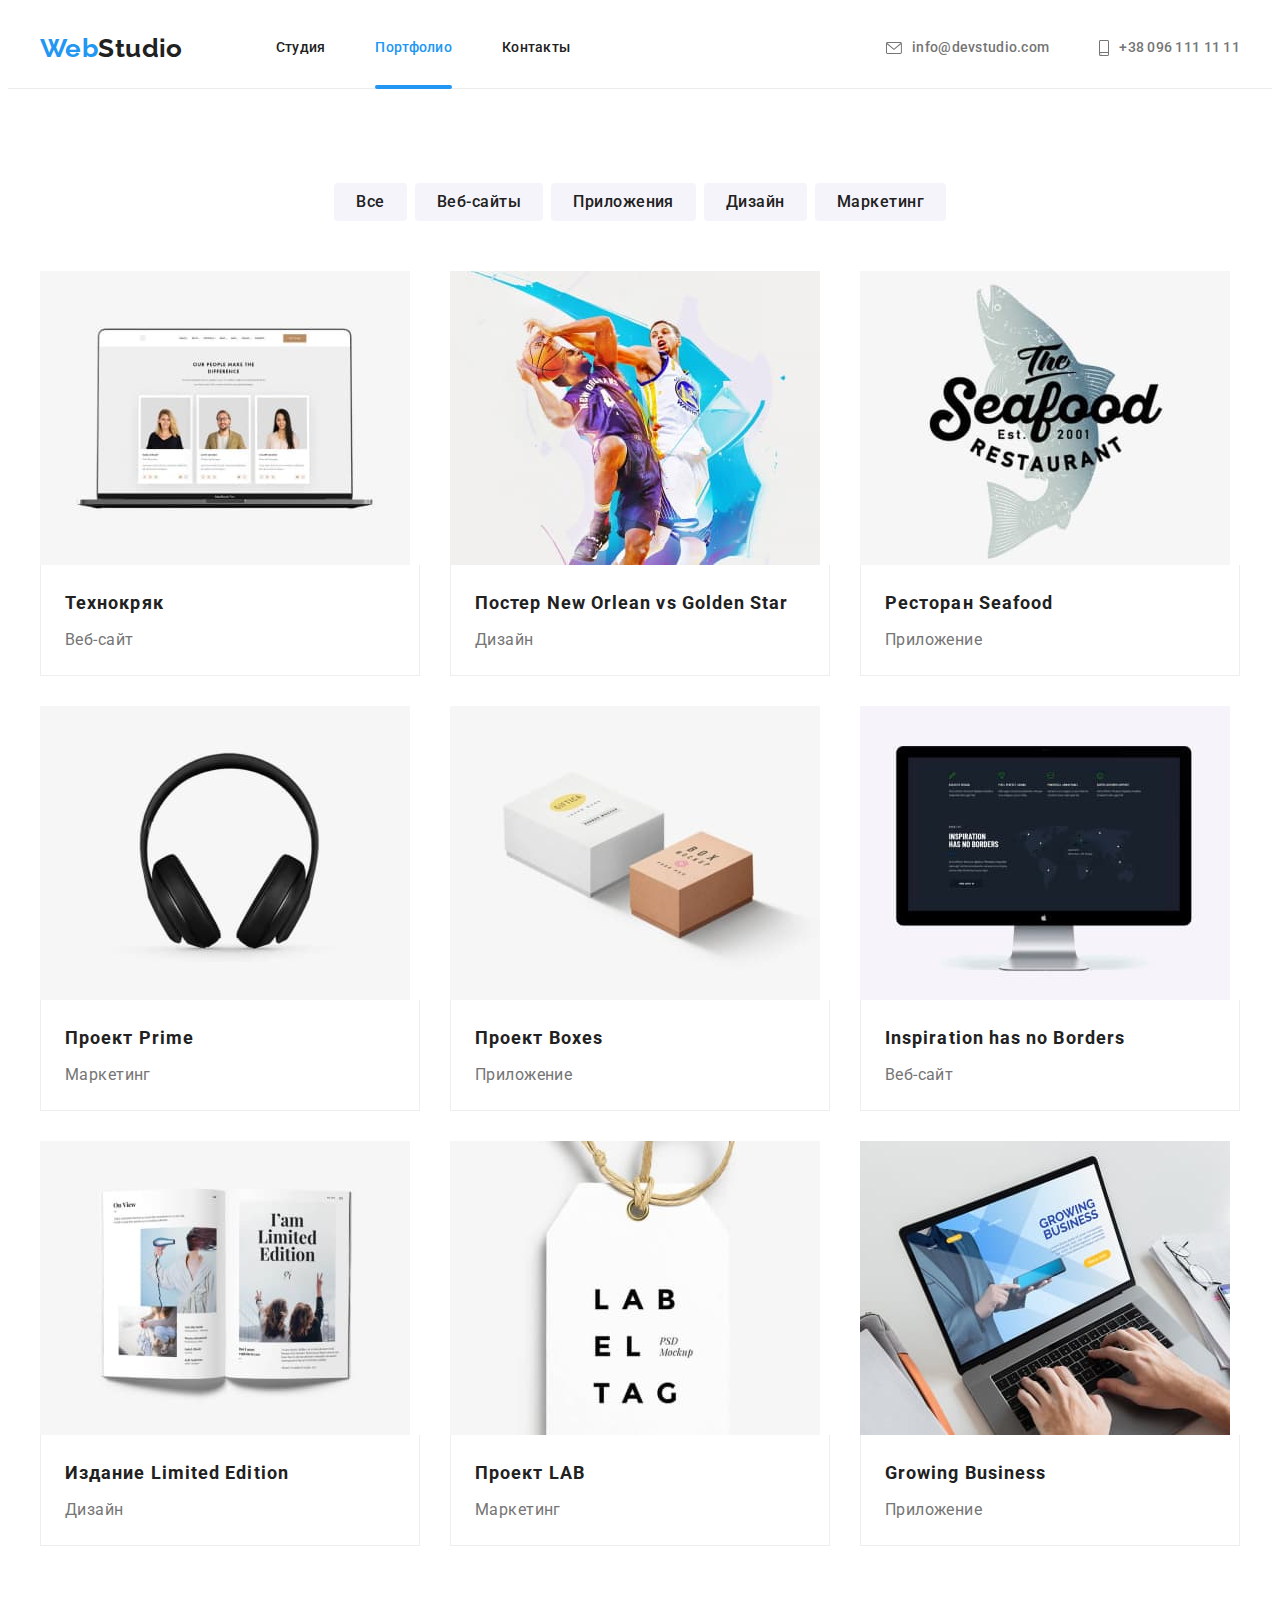
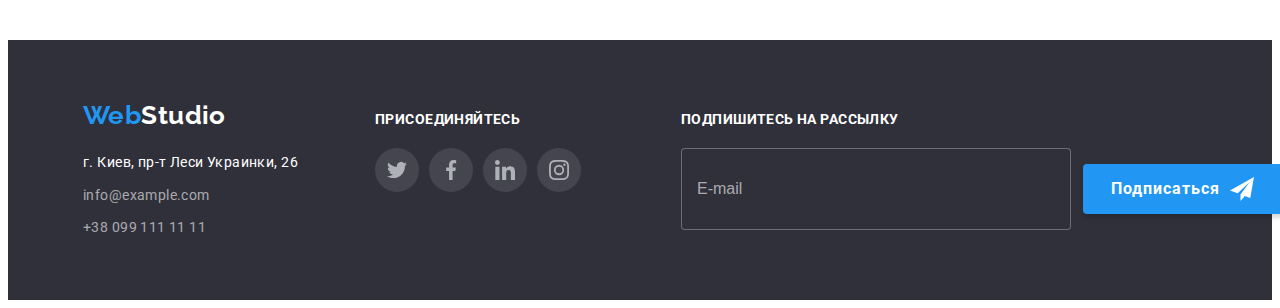
==== portfolio.html @ 657ed014 "add files" ====
<!DOCTYPE html>
<html lang="ru">
  <head>
    <meta charset="UTF-8" />
    <meta name="viewport" content="width=device-width, initial-scale=1.0" />
    <meta http-equiv="X-UA-Compatible" content="IE=Edge" />
    <title>Web Studio | Версия 2.0</title>
    <meta
      name="description"
      content="Вторая версия культового макета Web Studio"
    />
    <link
      href="https://fonts.googleapis.com/css2?family=Raleway:wght@700&family=Roboto:wght@400;500;700;900&display=swap"
      rel="stylesheet"
    />
    <link
      rel="stylesheet"
      href="https://cdnjs.cloudflare.com/ajax/libs/modern-normalize/0.7.0/modern-normalize.min.css"
      integrity="sha512-yp4nScgc3FLGSJK6gj7q+YzX4ApX8ifljxvw3x5oYG4Js/u7ABw/U+pP31kefS2iz83pHbwe+Le2WvcosArp6Q=="
      crossorigin="anonymous"
    />
    <link rel="stylesheet" href="./css/styles.css" />
  </head>
  <body>
    <header class="header">
      <div class="container main-nav">
        <nav class="navbar">
          <!-- Логототип в хедере -->
          <a href="./index.html" class="logo"><span>Web</span>Studio</a>

          <!-- Меню в хедере -->
          <ul class="site-nav list">
            <li class="item">
              <a href="./index.html" class="link">Студия</a>
            </li>
            <li class="item">
              <a href="./portfolio.html" class="link current">Портфолио</a>
            </li>
            <li class="item"><a href="#" class="link">Контакты</a></li>
          </ul>
        </nav>

        <!-- Контакты в хедере -->
        <ul class="nav-contacts list">
          <li class="item">
            <a href="mailto:info@devstudio.com" class="link">
              <div class="contacts-icons">
                <svg class="header-mail" width="16" height="12">
                  <use href="./images/sprite.svg#icon-head-mail"></use>
                </svg>

                info@devstudio.com
              </div></a
            >
          </li>
          <li class="item">
            <a href="tel:+380961111111" class="link">
              <div class="contacts-icons">
                <svg class="header-phone" width="10" height="16">
                  <use href="./images/sprite.svg#icon-head-phone"></use>
                </svg>

                +38 096 111 11 11
              </div>
            </a>
          </li>
        </ul>
      </div>
    </header>

    <main>
      <div class="container">
        <section class="portfolio-section">
          <!-- Кнопки-фильтры -->
          <ul class="filters list">
            <li class="filters-item">
              <button type="button" class="filters-button">Все</button>
            </li>

            <li class="filters-item">
              <button type="button" class="filters-button">Веб-сайты</button>
            </li>
            <li class="filters-item">
              <button type="button" class="filters-button">Приложения</button>
            </li>
            <li class="filters-item">
              <button type="button" class="filters-button">Дизайн</button>
            </li>
            <li class="filters-item">
              <button type="button" class="filters-button">Маркетинг</button>
            </li>
          </ul>

          <!-- Портфолио -->
          <ul class="portfolio list">
            <li class="portfolio-item">
              <a href="#" class="portfolio-link">
                <div class="portfolio-thumb">
                  <img
                    src="./images/portfolio-1.jpg"
                    alt="Пример сайта"
                    width="370"
                    height="294"
                  />
                  <p class="portfolio-tooltip">
                    Технокряк это современная площадка распространения
                    коронавируса. Компании используют эту платформу для
                    цифрового шпионажа и атак на защищённые сервера конкурентов.
                  </p>
                </div>
                <div class="portfolio-content">
                  <h2 class="portfolio-title">Технокряк</h2>
                  <p class="portfolio-text">Веб-сайт</p>
                </div>
              </a>
            </li>

            <li class="portfolio-item">
              <a href="#" class="portfolio-link">
                <div class="portfolio-thumb">
                  <img
                    src="./images/portfolio-2.jpg"
                    alt="Два мужчины играют в баскетбол"
                    width="370"
                    height="294"
                  />
                  <p class="portfolio-tooltip">
                    Технокряк это современная площадка распространения
                    коронавируса. Компании используют эту платформу для
                    цифрового шпионажа и атак на защищённые сервера конкурентов.
                  </p>
                </div>
                <div class="portfolio-content">
                  <h2 class="portfolio-title">
                    Постер New Orlean vs Golden Star
                  </h2>
                  <p class="portfolio-text">Дизайн</p>
                </div>
              </a>
            </li>
            <li class="portfolio-item">
              <a href="#" class="portfolio-link">
                <div class="portfolio-thumb">
                  <img
                    src="./images/portfolio-3.jpg"
                    alt="Логотип ресторана с рыбой на фоне"
                    width="370"
                    height="294"
                  />
                  <p class="portfolio-tooltip">
                    Технокряк это современная площадка распространения
                    коронавируса. Компании используют эту платформу для
                    цифрового шпионажа и атак на защищённые сервера конкурентов.
                  </p>
                </div>
                <div class="portfolio-content">
                  <h2 class="portfolio-title">Ресторан Seafood</h2>
                  <p class="portfolio-text">Приложение</p>
                </div>
              </a>
            </li>
            <li class="portfolio-item">
              <a href="#" class="portfolio-link">
                <div class="portfolio-thumb">
                  <img
                    src="./images/portfolio-4.jpg"
                    alt="Наушники"
                    width="370"
                    height="294"
                  />
                  <p class="portfolio-tooltip">
                    Технокряк это современная площадка распространения
                    коронавируса. Компании используют эту платформу для
                    цифрового шпионажа и атак на защищённые сервера конкурентов.
                  </p>
                </div>
                <div class="portfolio-content">
                  <h2 class="portfolio-title">Проект Prime</h2>
                  <p class="portfolio-text">Маркетинг</p>
                </div>
              </a>
            </li>
            <li class="portfolio-item">
              <a href="#" class="portfolio-link">
                <div class="portfolio-thumb">
                  <img
                    src="./images/portfolio-5.jpg"
                    alt="Две коробки"
                    width="370"
                    height="294"
                  />
                  <p class="portfolio-tooltip">
                    Технокряк это современная площадка распространения
                    коронавируса. Компании используют эту платформу для
                    цифрового шпионажа и атак на защищённые сервера конкурентов.
                  </p>
                </div>
                <div class="portfolio-content">
                  <h2 class="portfolio-title">Проект Boxes</h2>
                  <p class="portfolio-text">Приложение</p>
                </div>
              </a>
            </li>
            <li class="portfolio-item">
              <a href="#" class="portfolio-link">
                <div class="portfolio-thumb">
                  <img
                    src="./images/portfolio-6.jpg"
                    alt="Карта мира на темном фоне"
                    width="370"
                    height="294"
                  />
                  <p class="portfolio-tooltip">
                    Технокряк это современная площадка распространения
                    коронавируса. Компании используют эту платформу для
                    цифрового шпионажа и атак на защищённые сервера конкурентов.
                  </p>
                </div>
                <div class="portfolio-content">
                  <h2 class="portfolio-title">Inspiration has no Borders</h2>
                  <p class="portfolio-text">Веб-сайт</p>
                </div>
              </a>
            </li>
            <li class="portfolio-item">
              <a href="#" class="portfolio-link">
                <div class="portfolio-thumb">
                  <img
                    src="./images/portfolio-7.jpg"
                    alt="Разворот книги"
                    width="370"
                    height="294"
                  />
                  <p class="portfolio-tooltip">
                    Технокряк это современная площадка распространения
                    коронавируса. Компании используют эту платформу для
                    цифрового шпионажа и атак на защищённые сервера конкурентов.
                  </p>
                </div>
                <div class="portfolio-content">
                  <h2 class="portfolio-title">Издание Limited Edition</h2>
                  <p class="portfolio-text">Дизайн</p>
                </div>
              </a>
            </li>
            <li class="portfolio-item">
              <a href="#" class="portfolio-link">
                <div class="portfolio-thumb">
                  <img
                    src="./images/portfolio-8.jpg"
                    alt="Белая бирка"
                    width="370"
                    height="294"
                  />
                  <p class="portfolio-tooltip">
                    Технокряк это современная площадка распространения
                    коронавируса. Компании используют эту платформу для
                    цифрового шпионажа и атак на защищённые сервера конкурентов.
                  </p>
                </div>
                <div class="portfolio-content">
                  <h2 class="portfolio-title">Проект LAB</h2>
                  <p class="portfolio-text">Маркетинг</p>
                </div>
              </a>
            </li>
            <li class="portfolio-item">
              <a href="#" class="portfolio-link">
                <div class="portfolio-thumb">
                  <img
                    src="./images/portfolio-9.jpg"
                    alt="Человек печаает на ноутбуке"
                    width="370"
                    height="294"
                  />
                  <p class="portfolio-tooltip">
                    Технокряк это современная площадка распространения
                    коронавируса. Компании используют эту платформу для
                    цифрового шпионажа и атак на защищённые сервера конкурентов.
                  </p>
                </div>
                <div class="portfolio-content">
                  <h2 class="portfolio-title">Growing Business</h2>
                  <p class="portfolio-text">Приложение</p>
                </div>
              </a>
            </li>
          </ul>
        </section>
      </div>
    </main>
<footer class="footer">
      <div class="container">
        <div class="footer-blocks">
          <!-- Адрес в футере -->
          <div class="address">
            <!-- Логотип в футере -->
            <a href="./index.html" class="footer-logo"
              ><span>Web</span>Studio</a
            >

            <!-- Контакты в футере -->
            <address class="footer-adress">
              <p class="footer-map">г. Киев, пр-т Леси Украинки, 26</p>
              <a href="mailto:info@example.com" class="link"
                >info@example.com</a
              >
              <a href="tel:+380991111111" class="link">+38 099 111 11 11</a>
            </address>
          </div>

          <!-- Соц сети в футере -->
          <div class="network-block">
            <b class="network-title">Присоединяйтесь</b>
            <ul class="network-list list">
              <li class="network-item">
                <a href="#" class="network-link" aria-label="Twiter">
                  <svg class="network-icon" width="20" height="20">
                    <use href="./images/sprite.svg#icon-twitter"></use>
                  </svg>
                </a>
              </li>
              <li class="network-item">
                <a href="#" class="network-link" aria-label="Facebook">
                  <svg class="network-icon" width="20" height="20">
                    <use href="./images/sprite.svg#icon-facebook"></use>
                  </svg>
                </a>
              </li>
              <li class="network-item">
                <a href="#" class="network-link" aria-label="LinkedIn">
                  <svg class="network-icon" width="20" height="20">
                    <use href="./images/sprite.svg#icon-linkedin"></use>
                  </svg>
                </a>
              </li>
              <li class="network-item">
                <a href="#" class="network-link" aria-label="Instagram">
                  <svg class="network-icon" width="20" height="20">
                    <use href="./images/sprite.svg#icon-instagram"></use>
                  </svg>
                </a>
              </li>
            </ul>
          </div>

          <!-- Форма подписки в футере -->
          <div class="subscribe">
            <b class="network-title">Подпишитесь на рассылку</b>
            <form class="js-speaker-form form-field">
              <input
                type="email"
                name="subscribe-email"
                id="subscribe-email"
                placeholder="E-mail"
              />
              <button type="submit" class="subscribe-btn">
                <span>Подписаться</span>
                <svg class="subscribe-icon" width="24" height="24">
                  <use href="./images/sprite.svg#icon-send"></use>
                </svg>
              </button>
            </form>
          </div>
        </div>
      </div>
    </footer>
  </body>
</html>
---- css/styles.css ----
/* цвет основного текста #757575 */
/* вторичный цвет текста #212121 */
/* цвет фона #FFFFFF */
/* вторичный цвет фона #2f303a */
/* дополнительный цвет фона #f5f4fa */
/* svg цвет */
/* акцент #2196F3 */

:root {
  --primary-text-color: #757575;
  --second-text-color: #212121;
  --accent-color: #2196f3;
  --primary-bg-color: #ffffff;
  --second-bg-color: #2f303a;
  --additional-background-color: #f5f4fa;
  --svg-color: #afb1b8;

  --timing-function: cubic-bezier(0.4, 0, 0.2, 1);
}

body {
  background-color: var(--primary-bg-color);
  color: var(--primary-text-color);

  font-family: Roboto, sans-serif;
  letter-spacing: 0.03em;
  font-size: 14px;
  line-height: 1.71;
}

/* Утилиты */

.list {
  padding: 0;
  margin: 0;
  list-style: none;
}

.container {
  margin-left: auto;
  margin-right: auto;
  padding: 0 15px;

  width: 1200px;
}

img {
  display: block;
  max-width: 100%;
  height: auto;
}

.visually-hidden {
  position: absolute;
  width: 1px;
  height: 1px;
  margin: -1px;
  border: 0;
  padding: 0;
  clip: rect(0 0 0 0);
  overflow: hidden;
}

/* Header */

.header {
  border-bottom: 1px solid #ececec;
}

.main-nav {
  display: flex;
  align-items: center;
}

.navbar {
  display: flex;
  align-items: center;
}

/* Логотип в хедере */

.logo {
  margin-right: 93px;

  color: var(--second-text-color);

  font-family: Raleway, sans-serif;
  font-weight: 700;
  font-size: 26px;
  line-height: 1.19;
  text-decoration: none;
}

.logo span {
  color: var(--accent-color);
}

/* Меню в хедере */

.site-nav {
  display: flex;
}

.site-nav .item:not(:last-child) {
  margin-right: 50px;
}

.site-nav .link {
  position: relative;

  display: block;

  padding-top: 32px;
  padding-bottom: 32px;

  color: var(--second-text-color);

  font-weight: 500;
  font-size: 14px;
  line-height: 1.14;
  letter-spacing: 0.02em;
  text-decoration: none;

  transition: color 250ms var(--timing-function);
}

.site-nav .link:hover,
.site-nav .link:focus,
.nav-contacts .link:hover,
.nav-contacts .link:focus,
.site-nav .link.current,
.footer-adress .link:hover,
.footer-adress .link:focus {
  color: var(--accent-color);
}

.site-nav .link.current::after {
  content: "";

  position: absolute;
  bottom: -1px;
  left: 0;

  display: block;
  width: 100%;
  height: 4px;

  background-color: var(--accent-color);
  border-radius: 2px;
}

/* Контакты в хедере */

.nav-contacts {
  display: flex;

  margin-left: auto;
}

.nav-contacts .item:not(:last-child) {
  margin-right: 50px;
}

.header-mail {
  margin-right: 10px;
  width: 16px;
  height: 12px;

  fill: currentColor;
}

.header-phone {
  margin-right: 10px;
  width: 10px;
  height: 16px;

  fill: currentColor;
}

.nav-contacts .link {
  color: var(--primary-text-color);

  font-weight: 500;
  font-size: 14px;
  line-height: 1.14;
  letter-spacing: 0.02em;
  text-decoration: none;

  transition: color 250ms var(--timing-function);
}

.contacts-icons {
  display: flex;
  align-items: center;
}

/* Секция Hero */

.hero {
  display: flex;
  align-items: center;

  margin-left: auto;
  margin-right: auto;
  max-width: 1600px;
  min-height: 600px;

  background-color: var(--second-bg-color);
  background-image: linear-gradient(
      to right,
      rgba(47, 48, 58, 0.4),
      rgba(47, 48, 58, 0.4)
    ),
    url(../images/hero-img.jpg);
  background-repeat: no-repeat;
  background-size: cover;
  background-position: center;
}

.hero-content {
  margin-right: auto;
  margin-left: auto;
  max-width: 696px;

  text-align: center;
}

.hero-title {
  margin-top: 0;
  margin-bottom: 30px;

  color: var(--primary-bg-color);

  font-weight: 900;
  font-size: 44px;
  line-height: 1.36;
  letter-spacing: 0.06em;
  text-transform: uppercase;
}

/* Hero button */

.button-order {
  display: inline-block;

  padding: 10px 32px;
  min-width: 200px;
  height: 50px;
  border-radius: 4px;
  border: 0px solid transparent;

  background-color: var(--accent-color);
  color: var(--primary-bg-color);

  font-family: inherit;
  font-weight: 700;
  font-size: 16px;
  line-height: 1.87;
  letter-spacing: 0.06em;

  cursor: pointer;

  transition: box-shadow 250ms var(--timing-function);
}

.button-order:hover,
.button-order:focus {
  box-shadow: 0px 4px 4px rgba(0, 0, 0, 0.15);
}

/* Преимущества */

.features {
  padding-top: 94px;
}

.features-list {
  display: flex;
}

.features .item {
  width: calc((100% - 90px) / 4);
}

.features .item:not(:last-child) {
  margin-right: 30px;
}

.features-img {
  margin-bottom: 30px;
  padding: 20px 100px;
  text-align: center;

  background-color: var(--additional-background-color);
}

.features-icon {
  width: 70px;
  height: 70px;
}

.features-title {
  margin-top: 0;
  margin-bottom: 10px;

  color: var(--second-text-color);

  font-weight: 700;
  font-size: 14px;
  line-height: 1.14;
  text-transform: uppercase;
}

.features-text {
  margin-top: 0;
  margin-bottom: 0;
}

/* Секция Чем мы занимаемся  */

.photos {
  padding-top: 94px;
  padding-bottom: 94px;
}

.photos-list {
  display: flex;
}

.photos-item {
  background-color: var(--primary-text-color);
}

.photos-item {
  width: calc((100% - 60px) / 3);
}

.photos-item:not(:last-child) {
  margin-right: 30px;
}

.photos-thumb {
  position: relative;
}

.photos-text {
  position: absolute;
  bottom: 0;
  left: 50%;
  transform: translate(-50%, 0);

  margin: 0;
  padding-top: 27px;
  padding-bottom: 27px;
  width: 370px;
  height: 70px;

  background-color: rgba(47, 48, 58, 0.8);
  color: var(--primary-bg-color);

  font-weight: 700;
  font-size: 14px;
  line-height: 1.14;
  text-align: center;
  text-transform: uppercase;
}

/* Тайтлы Чем мы занимаемся + Наша команда */

.photos-title,
.team-title {
  margin-top: 0;
  margin-bottom: 50px;

  color: var(--second-text-color);

  font-weight: 700;
  font-size: 36px;
  line-height: 1.16;
  text-align: center;
}

/* Секция с фотографиями команды */

.team {
  padding-top: 94px;
  padding-bottom: 94px;

  background-color: var(--additional-background-color);
}

.team-list {
  display: flex;
}

.team-item {
  width: calc((100% - 90px) / 4);

  background-color: var(--primary-bg-color);
  box-shadow: 0px 1px 3px rgba(0, 0, 0, 0.12), 0px 1px 1px rgba(0, 0, 0, 0.14),
    0px 2px 1px rgba(0, 0, 0, 0.2);
  border-bottom-right-radius: 4px;
  border-bottom-left-radius: 4px;
}

.team-item:not(:last-child) {
  margin-right: 30px;
}

.team-content {
  padding: 30px 32px;
  text-align: center;
}

.team-name {
  margin-top: 0;
  margin-bottom: 10px;

  color: var(--second-text-color);

  font-weight: 500;
  font-size: 16px;
  line-height: 1.18;
}

.team-text {
  margin-top: 0;
  margin-bottom: 16px;

  font-size: 16px;
  line-height: 1.18;
}

.social {
  display: flex;
  justify-content: center;
}

.social-item:not(:last-child) {
  margin-right: 10px;
}

.social-link {
  display: flex;
  justify-content: center;
  align-items: center;

  width: 44px;
  height: 44px;

  border-radius: 50%;

  transition: background-color 250ms var(--timing-function);
}

.social-link:hover,
.social-link:focus {
  background-color: var(--accent-color);
}

.social-icon,
.network-icon {
  width: 20px;
  height: 20px;

  fill: var(--svg-color);

  transition: fill 250ms var(--timing-function);
}

.social-link:hover .social-icon,
.social-link:focus .social-icon {
  fill: var(--primary-bg-color);
}

/* Секция Постоянные клиенты */

.clients {
  padding-top: 94px;
  padding-bottom: 94px;
}

.clients-title {
  margin-top: 0;
  margin-bottom: 50px;

  color: var(--second-text-color);

  font-weight: 700;
  font-size: 36px;
  line-height: 1.17;
  text-align: center;
}

.clients-list {
  display: flex;
  justify-content: center;
}

.clients-item {
  width: calc((100% - 30px * 5) / 6);
  height: 90px;

  border: 1px solid var(--svg-color);
  border-radius: 4px;

  transition: border-color 250ms var(--timing-function);
}

.clients-item:hover,
.clients-item:focus {
  border-color: var(--accent-color);
}

.clients-item:not(:last-child) {
  margin-right: 30px;
}

.clients-link {
  display: flex;
  justify-content: center;
  align-items: center;

  width: 170px;
  height: 90px;
}

.clients-icon {
  width: 44px;
  height: 49px;

  fill: var(--svg-color);

  transition: fill 250ms var(--timing-function);
}

.clients-link:hover .clients-icon,
.clients-link:focus .clients-icon {
  fill: var(--accent-color);
}

/* Страница портфолио */

.portfolio-section {
  padding: 94px 0;
}

/* Кнопки-фильтры */

.filters {
  display: flex;
  justify-content: center;

  margin-bottom: 50px;
}

.filters-item:not(:last-child) {
  margin-right: 8px;
}

.filters-button {
  display: inline-block;

  padding: 6px 22px;
  min-width: 73px;
  height: 38px;
  border-radius: 4px;
  border: 0px solid transparent;

  background-color: var(--additional-background-color);
  color: var(--second-text-color);

  font-family: inherit;
  font-weight: 500;
  font-size: 16px;
  line-height: 1.62;
  text-align: center;
  letter-spacing: 0.03em;

  transition: all 250ms var(--timing-function);
}

.filters-button:hover,
.filters-button:focus {
  background-color: var(--accent-color);
  box-shadow: 0px 4px 4px rgba(0, 0, 0, 0.15);

  color: var(--primary-bg-color);

  cursor: pointer;
}

/* Сетка портфолио */

.portfolio {
  display: flex;
  flex-wrap: wrap;
}

.portfolio-item {
  width: calc((100% - 60px) / 3);
  margin-right: 30px;
  margin-bottom: 30px;

  transition: box-shadow 250ms var(--timing-function);
}

.portfolio-item:nth-child(3n) {
  margin-right: 0px;
}

.portfolio-item:nth-last-child(-n + 3) {
  margin-bottom: 0px;
}

.portfolio-item:hover,
.portfolio-item:focus {
  box-shadow: 0px 1px 1px rgba(0, 0, 0, 0.12), 0px 4px 4px rgba(0, 0, 0, 0.06),
    1px 4px 6px rgba(0, 0, 0, 0.16);
}

.portfolio-link {
  text-decoration: none;
}

/* Оверлей портфолио */

.portfolio-thumb {
  position: relative;

  overflow: hidden;
}

.portfolio-tooltip {
  position: absolute;
  bottom: 0;
  left: 0;
  transform: translate(0, 100%);

  margin: 0;
  padding: 63px 24px;
  width: 370px;
  height: 294px;

  background-color: rgba(33, 150, 243, 0.9);
  color: var(--primary-bg-color);

  font-size: 18px;
  line-height: 1.56;

  transition: transform 250ms var(--timing-function),
    opacity 250ms var(--timing-function);

  opacity: 0;
}

.portfolio-link:hover .portfolio-tooltip,
.portfolio-link:focus .portfolio-tooltip {
  transform: translateY(0);

  opacity: 1;
}

.portfolio-content {
  padding: 20px 24px;

  border-right: 1px solid #eeeeee;
  border-left: 1px solid #eeeeee;
  border-bottom: 1px solid #eeeeee;
}

.portfolio-title {
  margin-top: 0;
  margin-bottom: 4px;

  color: var(--second-text-color);

  font-weight: 700;
  font-size: 18px;
  line-height: 2;
  letter-spacing: 0.06em;
}

.portfolio-text {
  margin: 0;

  color: var(--primary-text-color);

  font-size: 16px;
  line-height: 1.87;
}

/* Footer */

.footer {
  padding: 60px 60px;

  background-color: var(--second-bg-color);
  color: var(--primary-bg-color);
}

.footer-blocks {
  display: flex;
  justify-content: space-between;
  align-items: baseline;
}

.address {
  margin-right: 70px;
}

/* Лого в футере */

.footer-logo {
  display: inline-block;

  margin-bottom: 20px;

  color: var(--primary-bg-color);

  font-family: Raleway, sans-serif;
  font-weight: 700;
  font-size: 26px;
  line-height: 1.19;
  text-decoration: none;
}

.footer-logo span {
  color: var(--accent-color);
}

/* Контакты в футере */

.footer-adress {
  display: flex;
  flex-direction: column;

  font-style: normal;
}

.footer-adress .link {
  margin-bottom: 9px;

  color: rgba(255, 255, 255, 0.6);

  text-decoration: none;

  transition: color 250ms var(--timing-function);
}

.footer-adress .link:last-child {
  margin-bottom: 0;
}

.footer-map {
  margin-top: 0;
  margin-bottom: 9px;
}

/* Соц сети в футере */

.network-block {
  margin-right: 93px;
}

.network-title {
  display: inline-block;

  margin-bottom: 20px;

  font-family: Roboto;
  font-size: 14px;
  line-height: 1.14;
  text-transform: uppercase;
}

.network-list {
  display: flex;
}

.network-item:not(:last-child) {
  margin-right: 10px;
}

.network-link {
  display: flex;
  justify-content: center;
  align-items: center;

  width: 44px;
  height: 44px;
  border-radius: 50%;

  background-color: rgba(255, 255, 255, 0.1);

  transition: background-color 250ms var(--timing-function);
}

.network-link:hover,
.network-link:focus {
  background-color: var(--accent-color);
}

.network-link:hover .network-icon,
.network-link:focus .network-icon {
  fill: var(--additional-background-color);
}

/* Форма подписки в футере */

.form-field {
  display: flex;
  align-items: center;
}

.form-field input {
  padding: 15px;
  margin-right: 12px;
  width: 358px;
  height: 50px;
  border: 1px solid rgba(255, 255, 255, 0.3);
  border-radius: 4px;

  background-color: var(--second-bg-color);
  color: rgba(255, 255, 255, 0.6);

  font-size: 16px;
  line-height: 1.25;
}

.form-field input::placeholder {
  font-size: 16px;
  line-height: 1.25;
  color: rgba(255, 255, 255, 0.6);
}

.subscribe-btn {
  display: flex;
  align-items: center;
  padding: 10px 28px;
  min-width: 200px;
  height: 50px;
  border: 0px solid transparent;
  border-radius: 4px;

  font-family: inherit;
  font-weight: 700;
  font-size: 16px;
  line-height: 1.87;
  letter-spacing: 0.06em;

  color: var(--primary-bg-color);
  background-color: var(--accent-color);
  box-shadow: 0px 4px 4px rgba(0, 0, 0, 0.15);

  cursor: pointer;
}

.subscribe-icon {
  width: 24px;
  height: 24px;
  margin-left: 10px;
}

/* Модальное окно с бекдропом */

.backdrop {
  position: fixed;
  top: 0;
  left: 0;

  width: 100%;
  height: 100%;

  background-color: rgba(0, 0, 0, 0.2);

  opacity: 1;

  transition: opacity 250ms var(--timing-function);
}

.backdrop.is-hidden {
  opacity: 0;
  pointer-events: none;
}

.backdrop.is-hidden .modal {
  transform: translate(-50%, -50%) scale(0.9);
}

.modal {
  position: absolute;
  top: 50%;
  left: 50%;
  transform: translate(-50%, -50%) scale(1);

  width: 528px;
  height: 581px;
  border-radius: 4px;

  background-color: var(--primary-bg-color);
  box-shadow: 0px 1px 3px rgba(0, 0, 0, 0.12), 0px 1px 1px rgba(0, 0, 0, 0.14),
    0px 2px 1px rgba(0, 0, 0, 0.2);

  transition: transform 250ms var(--timing-function);
}

.modal-icon {
  /* display: flex;
  justify-content: flex-end; */
  position: absolute;
  top: 0;
  right: 0;
  padding-right: 8px;
  padding-top: 8px;
}

.modal-close-button {
  width: 30px;
  height: 30px;
  padding: 6px;

  background-color: var(--primary-bg-color);
  border-radius: 50%;
  border: 1px solid rgba(0, 0, 0, 0.1);
}

.modal-close-icon {
  vertical-align: middle;
  width: 11px;
  height: 11px;

  fill: #000000;
}

.callback-form {
  width: 100%;
  padding: 40px;
}

.callback-title {
  margin-top: 0;
  margin-bottom: 12px;

  font-weight: 700;
  font-size: 20px;
  line-height: 1.15;
  text-align: center;

  color: var(--second-text-color);
}

.callback-group {
  display: flex;
  flex-direction: column;
  margin-bottom: 10px;
}

.callback-label {
  margin-bottom: 4px;

  font-size: 12px;
  line-height: 1.16;
  letter-spacing: 0.01em;
}

.callback-input {
  padding: 11px;

  border: 1px solid rgba(33, 33, 33, 0.2);
  border-radius: 4px;
}

.callback-input::placeholder {
  font-size: 12px;
  line-height: 1.16;
  letter-spacing: 0.01em;

  color: rgba(117, 117, 117, 0.5);
}

.modal textarea {
  resize: none;
}
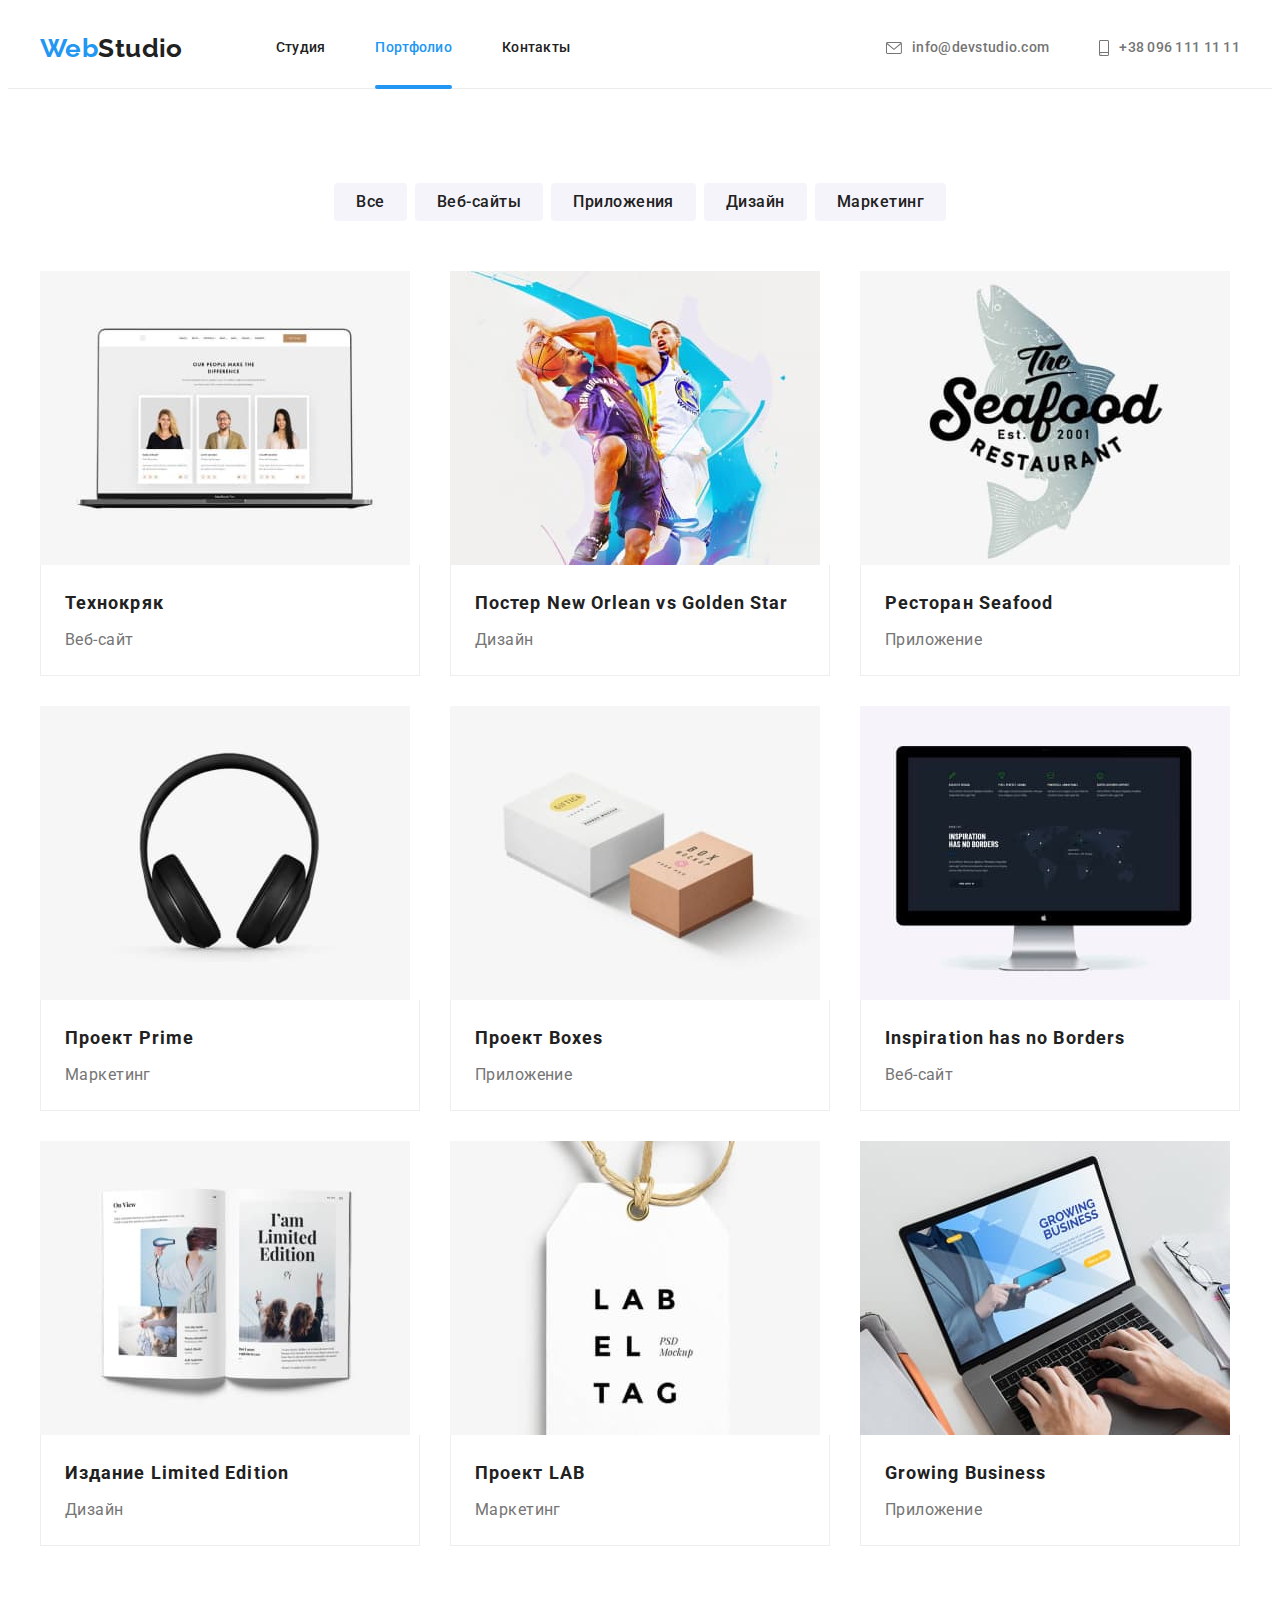
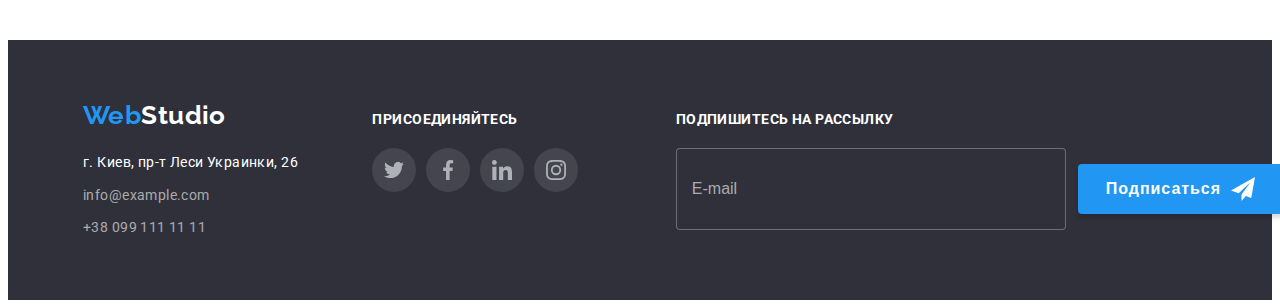
==== commit 6def091b: "fix accessibility" ====
--- a/portfolio.html
+++ b/portfolio.html
@@ -289,7 +289,7 @@
         </section>
       </div>
     </main>
-<footer class="footer">
+    <footer class="footer">
       <div class="container">
         <div class="footer-blocks">
           <!-- Адрес в футере -->
@@ -347,14 +347,19 @@
           <!-- Форма подписки в футере -->
           <div class="subscribe">
             <b class="network-title">Подпишитесь на рассылку</b>
-            <form class="js-speaker-form form-field">
+            <form class="form-field">
               <input
                 type="email"
                 name="subscribe-email"
                 id="subscribe-email"
                 placeholder="E-mail"
+                aria-label="Введите почту для будущей рассылки"
               />
-              <button type="submit" class="subscribe-btn">
+              <button
+                type="submit"
+                class="subscribe-btn"
+                aria-label="Оформляет подписку на рассылку"
+              >
                 <span>Подписаться</span>
                 <svg class="subscribe-icon" width="24" height="24">
                   <use href="./images/sprite.svg#icon-send"></use>
--- a/css/styles.css
+++ b/css/styles.css
@@ -20,6 +20,7 @@
 
 body {
   background-color: var(--primary-bg-color);
+
   color: var(--primary-text-color);
 
   font-family: Roboto, sans-serif;
@@ -33,15 +34,16 @@
 .list {
   padding: 0;
   margin: 0;
+
   list-style: none;
 }
 
 .container {
+  width: 1200px;
+
   margin-left: auto;
   margin-right: auto;
   padding: 0 15px;
-
-  width: 1200px;
 }
 
 img {
@@ -142,11 +144,12 @@
   left: 0;
 
   display: block;
+
   width: 100%;
   height: 4px;
+  border-radius: 2px;
 
   background-color: var(--accent-color);
-  border-radius: 2px;
 }
 
 /* Контакты в хедере */
@@ -162,9 +165,10 @@
 }
 
 .header-mail {
-  margin-right: 10px;
   width: 16px;
   height: 12px;
+
+  margin-right: 10px;
 
   fill: currentColor;
 }
@@ -200,10 +204,10 @@
   display: flex;
   align-items: center;
 
+  max-width: 1600px;
+  min-height: 600px;
   margin-left: auto;
   margin-right: auto;
-  max-width: 1600px;
-  min-height: 600px;
 
   background-color: var(--second-bg-color);
   background-image: linear-gradient(
@@ -218,9 +222,9 @@
 }
 
 .hero-content {
+  max-width: 696px;
   margin-right: auto;
   margin-left: auto;
-  max-width: 696px;
 
   text-align: center;
 }
@@ -243,13 +247,14 @@
 .button-order {
   display: inline-block;
 
-  padding: 10px 32px;
   min-width: 200px;
   height: 50px;
+  padding: 10px 32px;
   border-radius: 4px;
   border: 0px solid transparent;
 
   background-color: var(--accent-color);
+
   color: var(--primary-bg-color);
 
   font-family: inherit;
@@ -258,9 +263,9 @@
   line-height: 1.87;
   letter-spacing: 0.06em;
 
+  transition: box-shadow 250ms var(--timing-function);
+
   cursor: pointer;
-
-  transition: box-shadow 250ms var(--timing-function);
 }
 
 .button-order:hover,
@@ -289,9 +294,10 @@
 .features-img {
   margin-bottom: 30px;
   padding: 20px 100px;
+
+  background-color: var(--additional-background-color);
+
   text-align: center;
-
-  background-color: var(--additional-background-color);
 }
 
 .features-icon {
@@ -347,15 +353,17 @@
   position: absolute;
   bottom: 0;
   left: 50%;
+
   transform: translate(-50%, 0);
 
+  width: 370px;
+  height: 70px;
   margin: 0;
   padding-top: 27px;
   padding-bottom: 27px;
-  width: 370px;
-  height: 70px;
 
   background-color: rgba(47, 48, 58, 0.8);
+
   color: var(--primary-bg-color);
 
   font-weight: 700;
@@ -395,12 +403,12 @@
 
 .team-item {
   width: calc((100% - 90px) / 4);
+  border-bottom-right-radius: 4px;
+  border-bottom-left-radius: 4px;
 
   background-color: var(--primary-bg-color);
   box-shadow: 0px 1px 3px rgba(0, 0, 0, 0.12), 0px 1px 1px rgba(0, 0, 0, 0.14),
     0px 2px 1px rgba(0, 0, 0, 0.2);
-  border-bottom-right-radius: 4px;
-  border-bottom-left-radius: 4px;
 }
 
 .team-item:not(:last-child) {
@@ -409,6 +417,7 @@
 
 .team-content {
   padding: 30px 32px;
+
   text-align: center;
 }
 
@@ -447,7 +456,6 @@
 
   width: 44px;
   height: 44px;
-
   border-radius: 50%;
 
   transition: background-color 250ms var(--timing-function);
@@ -500,7 +508,6 @@
 .clients-item {
   width: calc((100% - 30px * 5) / 6);
   height: 90px;
-
   border: 1px solid var(--svg-color);
   border-radius: 4px;
 
@@ -561,13 +568,14 @@
 .filters-button {
   display: inline-block;
 
-  padding: 6px 22px;
   min-width: 73px;
   height: 38px;
+  padding: 6px 22px;
   border-radius: 4px;
   border: 0px solid transparent;
 
   background-color: var(--additional-background-color);
+
   color: var(--second-text-color);
 
   font-family: inherit;
@@ -637,12 +645,13 @@
   left: 0;
   transform: translate(0, 100%);
 
+  width: 370px;
+  height: 294px;
   margin: 0;
   padding: 63px 24px;
-  width: 370px;
-  height: 294px;
 
   background-color: rgba(33, 150, 243, 0.9);
+
   color: var(--primary-bg-color);
 
   font-size: 18px;
@@ -663,7 +672,6 @@
 
 .portfolio-content {
   padding: 20px 24px;
-
   border-right: 1px solid #eeeeee;
   border-left: 1px solid #eeeeee;
   border-bottom: 1px solid #eeeeee;
@@ -696,6 +704,7 @@
   padding: 60px 60px;
 
   background-color: var(--second-bg-color);
+
   color: var(--primary-bg-color);
 }
 
@@ -715,14 +724,13 @@
   display: inline-block;
 
   margin-bottom: 20px;
-
-  color: var(--primary-bg-color);
 
   font-family: Raleway, sans-serif;
   font-weight: 700;
   font-size: 26px;
   line-height: 1.19;
   text-decoration: none;
+  color: var(--primary-bg-color);
 }
 
 .footer-logo span {
@@ -814,18 +822,18 @@
 }
 
 .form-field input {
+  width: 358px;
+  height: 50px;
   padding: 15px;
   margin-right: 12px;
-  width: 358px;
-  height: 50px;
   border: 1px solid rgba(255, 255, 255, 0.3);
   border-radius: 4px;
 
   background-color: var(--second-bg-color);
-  color: rgba(255, 255, 255, 0.6);
 
   font-size: 16px;
   line-height: 1.25;
+  color: rgba(255, 255, 255, 0.6);
 }
 
 .form-field input::placeholder {
@@ -834,24 +842,26 @@
   color: rgba(255, 255, 255, 0.6);
 }
 
+/* Кнопка подписки */
+
 .subscribe-btn {
   display: flex;
   align-items: center;
-  padding: 10px 28px;
+
   min-width: 200px;
   height: 50px;
+  padding: 10px 28px;
   border: 0px solid transparent;
   border-radius: 4px;
 
-  font-family: inherit;
+  background-color: var(--accent-color);
+  box-shadow: 0px 4px 4px rgba(0, 0, 0, 0.15);
+
   font-weight: 700;
   font-size: 16px;
   line-height: 1.87;
   letter-spacing: 0.06em;
-
   color: var(--primary-bg-color);
-  background-color: var(--accent-color);
-  box-shadow: 0px 4px 4px rgba(0, 0, 0, 0.15);
 
   cursor: pointer;
 }
@@ -862,7 +872,7 @@
   margin-left: 10px;
 }
 
-/* Модальное окно с бекдропом */
+/* Бекдроп для модального окна */
 
 .backdrop {
   position: fixed;
@@ -874,9 +884,9 @@
 
   background-color: rgba(0, 0, 0, 0.2);
 
+  transition: opacity 250ms var(--timing-function);
+
   opacity: 1;
-
-  transition: opacity 250ms var(--timing-function);
 }
 
 .backdrop.is-hidden {
@@ -887,6 +897,8 @@
 .backdrop.is-hidden .modal {
   transform: translate(-50%, -50%) scale(0.9);
 }
+
+/* Модальное окно */
 
 .modal {
   position: absolute;
@@ -895,7 +907,7 @@
   transform: translate(-50%, -50%) scale(1);
 
   width: 528px;
-  height: 581px;
+  height: auto;
   border-radius: 4px;
 
   background-color: var(--primary-bg-color);
@@ -905,54 +917,66 @@
   transition: transform 250ms var(--timing-function);
 }
 
-.modal-icon {
-  /* display: flex;
-  justify-content: flex-end; */
+.modal-close-button {
   position: absolute;
-  top: 0;
-  right: 0;
-  padding-right: 8px;
-  padding-top: 8px;
-}
-
-.modal-close-button {
+  top: 8px;
+  right: 8px;
+
+  display: flex;
+  justify-content: center;
+  align-items: center;
+
   width: 30px;
   height: 30px;
   padding: 6px;
-
-  background-color: var(--primary-bg-color);
   border-radius: 50%;
   border: 1px solid rgba(0, 0, 0, 0.1);
+
+  background-color: var(--primary-bg-color);
+
+  cursor: pointer;
 }
 
 .modal-close-icon {
-  vertical-align: middle;
-  width: 11px;
-  height: 11px;
+  width: 18px;
+  height: 18px;
 
   fill: #000000;
-}
+
+  transition: fill 250ms var(--timing-function);
+}
+
+.modal-close-button:hover .modal-close-icon,
+.modal-close-button:focus .modal-close-icon {
+  fill: var(--accent-color);
+}
+
+/* Форма */
 
 .callback-form {
   width: 100%;
   padding: 40px;
 }
 
+/* Название формы */
+
 .callback-title {
-  margin-top: 0;
+  display: inline-block;
+
   margin-bottom: 12px;
+
+  color: var(--second-text-color);
 
   font-weight: 700;
   font-size: 20px;
   line-height: 1.15;
   text-align: center;
-
-  color: var(--second-text-color);
 }
 
 .callback-group {
   display: flex;
   flex-direction: column;
+
   margin-bottom: 10px;
 }
 
@@ -964,14 +988,55 @@
   letter-spacing: 0.01em;
 }
 
+.callback-area {
+  position: relative;
+}
+
 .callback-input {
-  padding: 11px;
-
+  width: 100%;
+  padding: 11px 11px 11px 42px;
   border: 1px solid rgba(33, 33, 33, 0.2);
   border-radius: 4px;
-}
-
-.callback-input::placeholder {
+
+  transition: all 250ms var(--timing-function);
+
+  cursor: pointer;
+}
+
+/* ПОД ВОПРОСОМ! */
+.callback-input:focus,
+.callback-commit textarea:focus {
+  outline: transparent;
+  border: 1px solid var(--accent-color);
+}
+
+.callback-icon {
+  position: absolute;
+  top: 50%;
+  left: 12px;
+
+  width: 18px;
+  height: 18px;
+
+  transform: translateY(-50%);
+
+  transition: fill 250ms var(--timing-function);
+}
+
+.callback-area:focus-within .callback-icon {
+  fill: var(--accent-color);
+}
+
+/* Комментарий для формы */
+
+.callback-commit {
+  display: flex;
+  flex-direction: column;
+
+  margin-bottom: 20px;
+}
+
+.callback-commit textarea::placeholder {
   font-size: 12px;
   line-height: 1.16;
   letter-spacing: 0.01em;
@@ -979,6 +1044,75 @@
   color: rgba(117, 117, 117, 0.5);
 }
 
-.modal textarea {
+.callback-commit textarea {
+  width: 100%;
+  padding: 12px 16px;
+  border: 1px solid rgba(33, 33, 33, 0.2);
+  border-radius: 4px;
+
   resize: none;
-}
+
+  cursor: pointer;
+}
+
+/* Политика для формы */
+
+.policy-block {
+  display: flex;
+  justify-content: center;
+  align-items: center;
+
+  margin-bottom: 30px;
+}
+
+.checkbox:checked + .policy-icon::before {
+  border-color: var(--accent-color);
+
+  background-color: var(--accent-color);
+  background-image: url("../images/form-check.svg");
+  background-size: contain;
+  background-origin: border-box;
+}
+
+.policy-icon::before {
+  display: block;
+
+  content: "";
+
+  width: 16px;
+  height: 15px;
+  margin-right: 7px;
+  border: 2px solid var(--second-text-color);
+  border-radius: 2px;
+
+  transition: all 250ms var(--timing-function);
+}
+
+.policy-link {
+  color: var(--accent-color);
+}
+
+/* Кнопка отправки формы */
+
+.btn-block {
+  text-align: center;
+}
+
+.callback-btn {
+  min-width: 200px;
+  height: 50px;
+  padding: 10px 55px;
+  border: 0px solid transparent;
+  border-radius: 4px;
+
+  background: var(--accent-color);
+  box-shadow: 0px 4px 4px rgba(0, 0, 0, 0.15);
+
+  font-weight: 700;
+  font-size: 16px;
+  line-height: 1.87;
+  letter-spacing: 0.06em;
+  color: var(--primary-bg-color);
+
+  cursor: pointer;
+}
